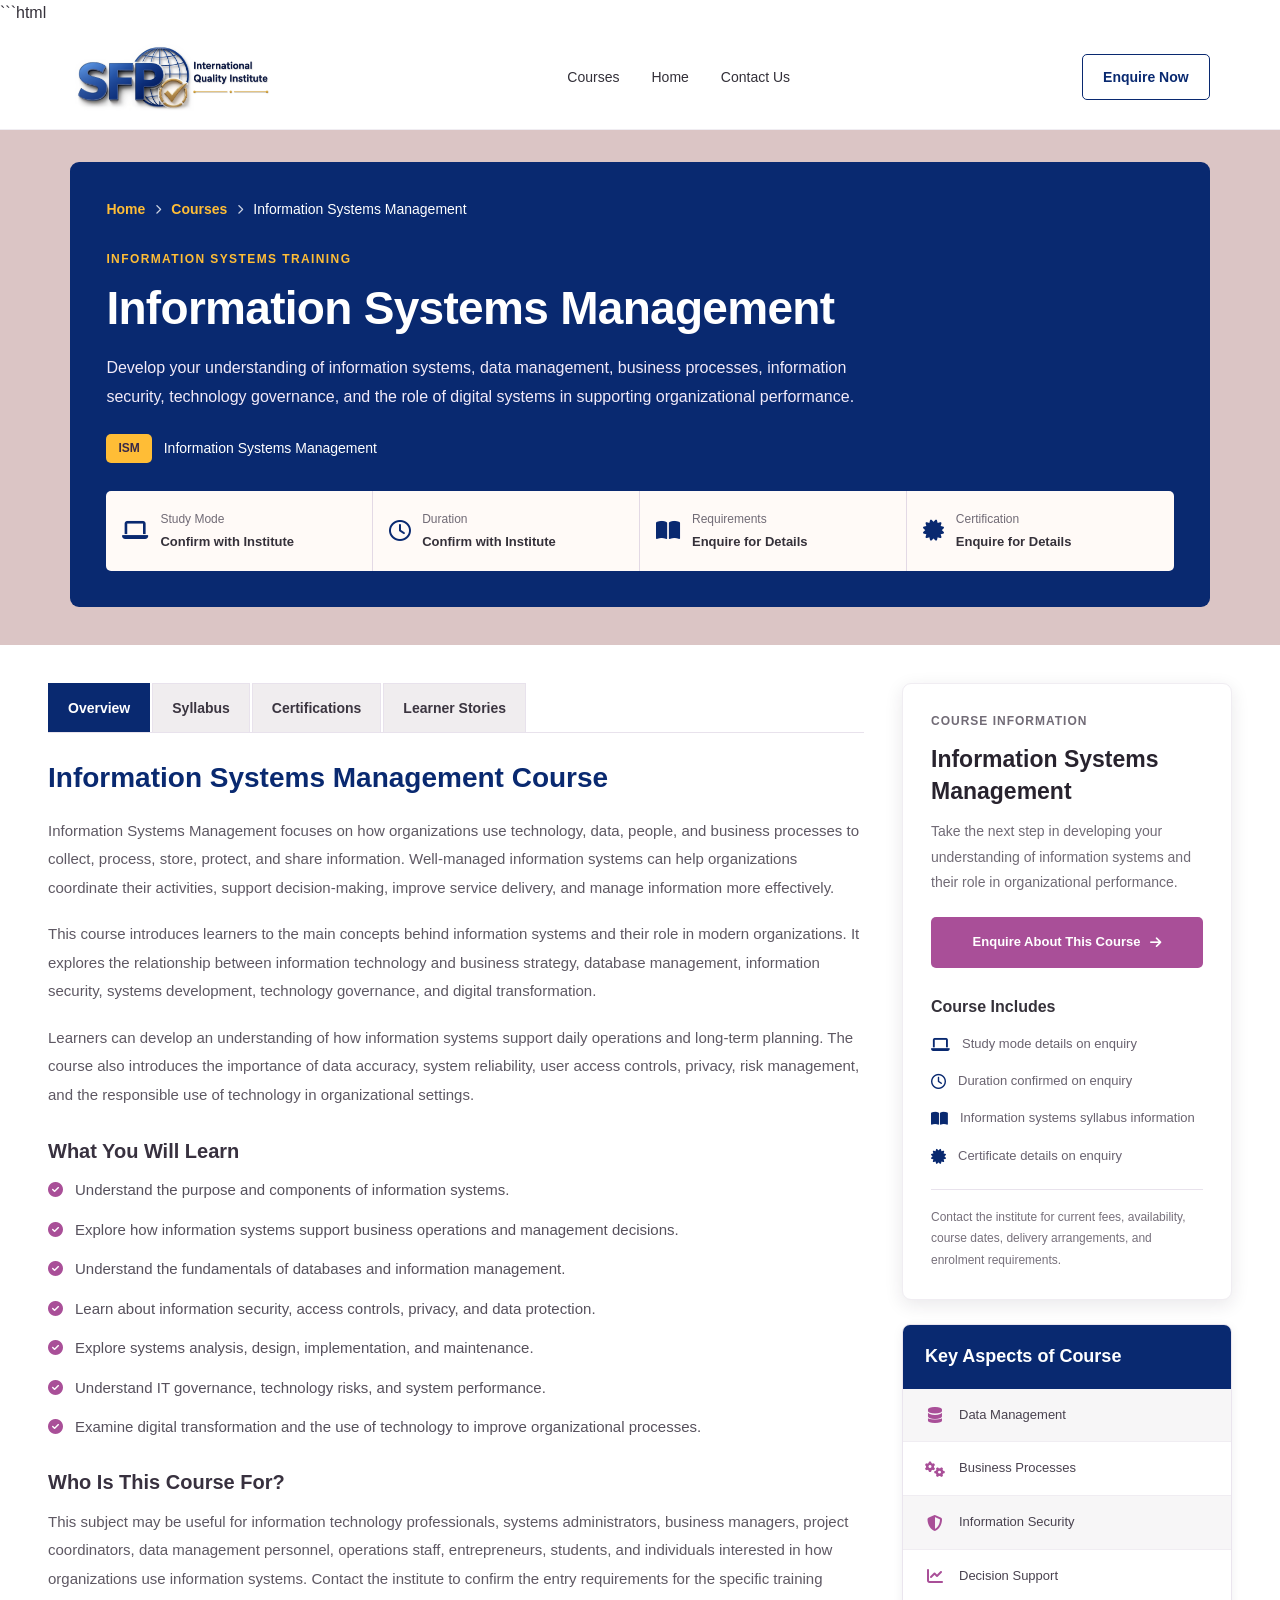
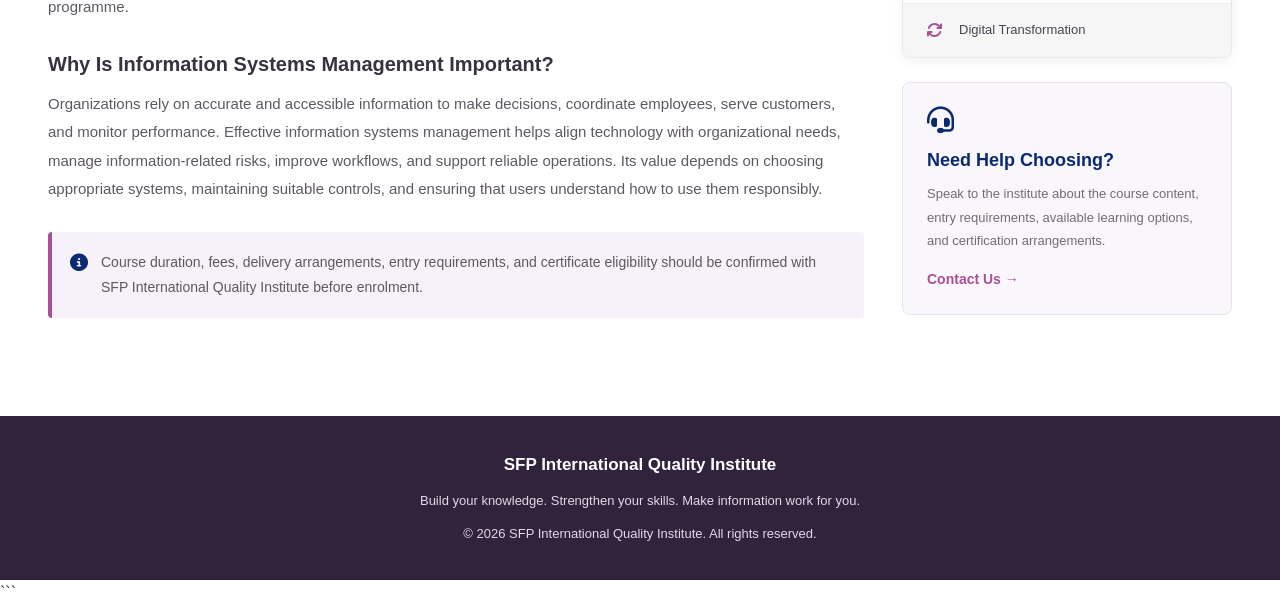
==== ism.html @ ee57bce5 "Save local website changes before sync" ====
```html
<!DOCTYPE html>
<html lang="en">
<head>
    <meta charset="UTF-8">
    <meta name="viewport" content="width=device-width, initial-scale=1.0">

    <title>Information Systems Management | SFP International Quality Institute</title>

    <meta name="description"
          content="Explore Information Systems Management training, including information systems, data management, business processes, information security, digital transformation, and IT governance.">

    <meta name="keywords"
          content="Information Systems Management, information technology, data management, IT governance, information security, digital transformation, SFP International Quality Institute">

    <link rel="stylesheet" href="course.css">

    <link rel="stylesheet"
          href="https://cdnjs.cloudflare.com/ajax/libs/font-awesome/6.5.0/css/all.min.css">
</head>

<body>

    <!-- HEADER -->
    <header class="course-site-header">
        <a href="../index.html" class="site-logo">
            <img src="../images/logo_long_rect.png"
                 alt="SFP International Quality Institute">
        </a>

        <nav class="course-navigation" aria-label="Main navigation">
            <a href="../index.html#featured-courses">Courses</a>
            <a href="../index.html">Home</a>
            <a href="../contact.html">Contact Us</a>
        </nav>

        <a href="../contact.html" class="header-contact-btn">
            Enquire Now
        </a>

        <button class="mobile-menu-toggle"
                id="mobileMenuToggle"
                type="button"
                aria-label="Open navigation"
                aria-expanded="false">
            <i class="fa-solid fa-bars"></i>
        </button>
    </header>


    <!-- COURSE HERO -->
    <section class="course-hero">
        <div class="course-hero-container">

            <div class="course-breadcrumbs">
                <a href="../index.html">Home</a>
                <i class="fa-solid fa-chevron-right"></i>
                <a href="../index.html#featured-courses">Courses</a>
                <i class="fa-solid fa-chevron-right"></i>
                <span>Information Systems Management</span>
            </div>

            <span class="hero-course-category">
                INFORMATION SYSTEMS TRAINING
            </span>

            <h1>Information Systems Management</h1>

            <p class="hero-course-description">
                Develop your understanding of information systems, data
                management, business processes, information security,
                technology governance, and the role of digital systems
                in supporting organizational performance.
            </p>

            <div class="course-rating">
                <span class="rating-label">ISM</span>
                <span>Information Systems Management</span>
            </div>

            <div class="hero-course-facts">

                <div class="hero-fact">
                    <i class="fa-solid fa-laptop"></i>
                    <div>
                        <span>Study Mode</span>
                        <strong>Confirm with Institute</strong>
                    </div>
                </div>

                <div class="hero-fact">
                    <i class="fa-regular fa-clock"></i>
                    <div>
                        <span>Duration</span>
                        <strong>Confirm with Institute</strong>
                    </div>
                </div>

                <div class="hero-fact">
                    <i class="fa-solid fa-book-open"></i>
                    <div>
                        <span>Requirements</span>
                        <strong>Enquire for Details</strong>
                    </div>
                </div>

                <div class="hero-fact">
                    <i class="fa-solid fa-certificate"></i>
                    <div>
                        <span>Certification</span>
                        <strong>Enquire for Details</strong>
                    </div>
                </div>

            </div>
        </div>
    </section>


    <!-- MAIN COURSE CONTENT -->
    <main class="course-page-container">

        <div class="course-main-column">

            <!-- COURSE TABS -->
            <nav class="course-tabs"
                 aria-label="Course information tabs"
                 role="tablist">

                <button class="course-tab active"
                        type="button"
                        id="tab-overview"
                        data-tab="overview"
                        aria-controls="overview"
                        aria-selected="true"
                        role="tab">
                    Overview
                </button>

                <button class="course-tab"
                        type="button"
                        id="tab-syllabus"
                        data-tab="syllabus"
                        aria-controls="syllabus"
                        aria-selected="false"
                        role="tab"
                        tabindex="-1">
                    Syllabus
                </button>

                <button class="course-tab"
                        type="button"
                        id="tab-certifications"
                        data-tab="certifications"
                        aria-controls="certifications"
                        aria-selected="false"
                        role="tab"
                        tabindex="-1">
                    Certifications
                </button>

                <button class="course-tab"
                        type="button"
                        id="tab-learner-stories"
                        data-tab="learner-stories"
                        aria-controls="learner-stories"
                        aria-selected="false"
                        role="tab"
                        tabindex="-1">
                    Learner Stories
                </button>

            </nav>


            <!-- OVERVIEW TAB -->
            <section class="course-tab-panel active"
                     id="overview"
                     role="tabpanel"
                     aria-labelledby="tab-overview">

                <h2>Information Systems Management Course</h2>

                <p>
                    Information Systems Management focuses on how
                    organizations use technology, data, people, and
                    business processes to collect, process, store, protect,
                    and share information. Well-managed information systems
                    can help organizations coordinate their activities,
                    support decision-making, improve service delivery,
                    and manage information more effectively.
                </p>

                <p>
                    This course introduces learners to the main concepts
                    behind information systems and their role in modern
                    organizations. It explores the relationship between
                    information technology and business strategy, database
                    management, information security, systems development,
                    technology governance, and digital transformation.
                </p>

                <p>
                    Learners can develop an understanding of how information
                    systems support daily operations and long-term planning.
                    The course also introduces the importance of data
                    accuracy, system reliability, user access controls,
                    privacy, risk management, and the responsible use of
                    technology in organizational settings.
                </p>

                <h3>What You Will Learn</h3>

                <ul class="learning-list">
                    <li>
                        <i class="fa-solid fa-circle-check"></i>
                        Understand the purpose and components of information
                        systems.
                    </li>
                    <li>
                        <i class="fa-solid fa-circle-check"></i>
                        Explore how information systems support business
                        operations and management decisions.
                    </li>
                    <li>
                        <i class="fa-solid fa-circle-check"></i>
                        Understand the fundamentals of databases and
                        information management.
                    </li>
                    <li>
                        <i class="fa-solid fa-circle-check"></i>
                        Learn about information security, access controls,
                        privacy, and data protection.
                    </li>
                    <li>
                        <i class="fa-solid fa-circle-check"></i>
                        Explore systems analysis, design, implementation,
                        and maintenance.
                    </li>
                    <li>
                        <i class="fa-solid fa-circle-check"></i>
                        Understand IT governance, technology risks, and
                        system performance.
                    </li>
                    <li>
                        <i class="fa-solid fa-circle-check"></i>
                        Examine digital transformation and the use of
                        technology to improve organizational processes.
                    </li>
                </ul>

                <h3>Who Is This Course For?</h3>

                <p>
                    This subject may be useful for information technology
                    professionals, systems administrators, business
                    managers, project coordinators, data management
                    personnel, operations staff, entrepreneurs, students,
                    and individuals interested in how organizations use
                    information systems. Contact the institute to confirm
                    the entry requirements for the specific training
                    programme.
                </p>

                <h3>Why Is Information Systems Management Important?</h3>

                <p>
                    Organizations rely on accurate and accessible
                    information to make decisions, coordinate employees,
                    serve customers, and monitor performance. Effective
                    information systems management helps align technology
                    with organizational needs, manage information-related
                    risks, improve workflows, and support reliable
                    operations. Its value depends on choosing appropriate
                    systems, maintaining suitable controls, and ensuring
                    that users understand how to use them responsibly.
                </p>

                <div class="course-info-notice">
                    <i class="fa-solid fa-circle-info"></i>
                    <p>
                        Course duration, fees, delivery arrangements,
                        entry requirements, and certificate eligibility
                        should be confirmed with SFP International Quality
                        Institute before enrolment.
                    </p>
                </div>

            </section>


            <!-- SYLLABUS TAB -->
            <section class="course-tab-panel"
                     id="syllabus"
                     role="tabpanel"
                     aria-labelledby="tab-syllabus"
                     hidden>

                <h2>Information Systems Management Course Syllabus</h2>

                <p>
                    The following is a proposed learning outline covering
                    common Information Systems Management topics. Confirm
                    the official syllabus, course level, and assessment
                    arrangements with the institute before publishing this
                    outline as the final curriculum.
                </p>

                <div class="syllabus-list">

                    <details class="syllabus-item" open>
                        <summary>
                            <span>
                                <i class="fa-solid fa-book"></i>
                                Module 1: Introduction to Information Systems
                            </span>
                            <i class="fa-solid fa-chevron-down"></i>
                        </summary>

                        <div class="syllabus-content">
                            <ul>
                                <li>Meaning and purpose of information systems</li>
                                <li>Components: people, processes, data, and technology</li>
                                <li>Types of information systems used by organizations</li>
                                <li>Information systems in business operations</li>
                            </ul>
                        </div>
                    </details>

                    <details class="syllabus-item">
                        <summary>
                            <span>
                                <i class="fa-solid fa-book"></i>
                                Module 2: Business Processes and Decision-Making
                            </span>
                            <i class="fa-solid fa-chevron-down"></i>
                        </summary>

                        <div class="syllabus-content">
                            <ul>
                                <li>Business processes and information flows</li>
                                <li>Transaction processing and management reporting</li>
                                <li>Decision-support systems and business intelligence</li>
                                <li>Using information systems to improve efficiency</li>
                            </ul>
                        </div>
                    </details>

                    <details class="syllabus-item">
                        <summary>
                            <span>
                                <i class="fa-solid fa-book"></i>
                                Module 3: Data and Database Management
                            </span>
                            <i class="fa-solid fa-chevron-down"></i>
                        </summary>

                        <div class="syllabus-content">
                            <ul>
                                <li>Data, information, and knowledge</li>
                                <li>Introduction to databases and database management systems</li>
                                <li>Data quality, accuracy, and integrity</li>
                                <li>Data storage, access, backup, and recovery</li>
                            </ul>
                        </div>
                    </details>

                    <details class="syllabus-item">
                        <summary>
                            <span>
                                <i class="fa-solid fa-book"></i>
                                Module 4: Information Security and Privacy
                            </span>
                            <i class="fa-solid fa-chevron-down"></i>
                        </summary>

                        <div class="syllabus-content">
                            <ul>
                                <li>Fundamentals of information security</li>
                                <li>Confidentiality, integrity, and availability</li>
                                <li>User authentication and access control</li>
                                <li>Data privacy and responsible information handling</li>
                                <li>Security awareness and incident reporting</li>
                            </ul>
                        </div>
                    </details>

                    <details class="syllabus-item">
                        <summary>
                            <span>
                                <i class="fa-solid fa-book"></i>
                                Module 5: Systems Analysis and Development
                            </span>
                            <i class="fa-solid fa-chevron-down"></i>
                        </summary>

                        <div class="syllabus-content">
                            <ul>
                                <li>Identifying business and user requirements</li>
                                <li>Systems analysis and solution design</li>
                                <li>Introduction to systems development life cycles</li>
                                <li>Testing, implementation, and user training</li>
                                <li>System maintenance and change management</li>
                            </ul>
                        </div>
                    </details>

                    <details class="syllabus-item">
                        <summary>
                            <span>
                                <i class="fa-solid fa-book"></i>
                                Module 6: IT Infrastructure and Cloud Services
                            </span>
                            <i class="fa-solid fa-chevron-down"></i>
                        </summary>

                        <div class="syllabus-content">
                            <ul>
                                <li>Computer hardware, software, and networks</li>
                                <li>Servers, storage, and connectivity</li>
                                <li>Introduction to cloud computing and hosted services</li>
                                <li>Availability, reliability, and technical support</li>
                                <li>System continuity, backup, and recovery planning</li>
                            </ul>
                        </div>
                    </details>

                    <details class="syllabus-item">
                        <summary>
                            <span>
                                <i class="fa-solid fa-book"></i>
                                Module 7: IT Governance and Risk Management
                            </span>
                            <i class="fa-solid fa-chevron-down"></i>
                        </summary>

                        <div class="syllabus-content">
                            <ul>
                                <li>Aligning information technology with organizational objectives</li>
                                <li>IT policies, responsibilities, and accountability</li>
                                <li>Identifying and managing technology-related risks</li>
                                <li>Monitoring system performance and service delivery</li>
                                <li>Introduction to IT controls and compliance</li>
                            </ul>
                        </div>
                    </details>

                    <details class="syllabus-item">
                        <summary>
                            <span>
                                <i class="fa-solid fa-book"></i>
                                Module 8: Digital Transformation and Improvement
                            </span>
                            <i class="fa-solid fa-chevron-down"></i>
                        </summary>

                        <div class="syllabus-content">
                            <ul>
                                <li>Digital transformation in organizations</li>
                                <li>Business process automation</li>
                                <li>Introduction to emerging technologies and artificial intelligence</li>
                                <li>Evaluating technology investments and benefits</li>
                                <li>Continual improvement of information systems</li>
                            </ul>
                        </div>
                    </details>

                </div>
            </section>


            <!-- CERTIFICATIONS TAB -->
            <section class="course-tab-panel"
                     id="certifications"
                     role="tabpanel"
                     aria-labelledby="tab-certifications"
                     hidden>

                <h2>Information Systems Certification Information</h2>

                <p>
                    Certification arrangements depend on the specific
                    training programme offered by the institute. Information
                    systems is a broad field, and different programmes may
                    focus on IT management, systems administration,
                    information security, data management, or other
                    specialized areas.
                </p>

                <div class="certification-card">
                    <div class="certification-icon">
                        <i class="fa-solid fa-award"></i>
                    </div>

                    <div>
                        <h3>Course Completion Certificate</h3>
                        <p>
                            Contact the institute to confirm whether a
                            certificate is offered, the completion criteria,
                            assessment requirements, and the organization
                            responsible for issuing it.
                        </p>
                    </div>
                </div>

                <div class="certification-card">
                    <div class="certification-icon">
                        <i class="fa-solid fa-shield-halved"></i>
                    </div>

                    <div>
                        <h3>Information Security and IT Management</h3>
                        <p>
                            Some information systems programmes introduce
                            information security, IT governance, and
                            technology risk management. Ask the institute
                            whether the course includes these areas and
                            whether it prepares learners for any specific
                            external certification or assessment.
                        </p>
                    </div>
                </div>

                <div class="course-info-notice">
                    <i class="fa-solid fa-circle-info"></i>
                    <p>
                        Do not assume that completing a general Information
                        Systems Management course awards a separate
                        professional IT certification. Confirm the exact
                        qualification, awarding body, and recognition
                        arrangements with the institute.
                    </p>
                </div>

                <a href="../contact.html" class="primary-course-button">
                    Ask About Certification
                    <i class="fa-solid fa-arrow-right"></i>
                </a>

            </section>


            <!-- LEARNER STORIES TAB -->
            <section class="course-tab-panel"
                     id="learner-stories"
                     role="tabpanel"
                     aria-labelledby="tab-learner-stories"
                     hidden>

                <h2>Learner Stories</h2>

                <p>
                    Information systems knowledge can help learners better
                    understand how technology supports everyday work,
                    information management, and organizational decision-making.
                    Contact the institute for information about learner
                    feedback and course experiences.
                </p>

                <div class="learner-story-placeholder">
                    <i class="fa-solid fa-comments"></i>

                    <h3>Hear From Our Learners</h3>

                    <p>
                        Verified learner reviews and testimonials can be
                        added here as they become available.
                    </p>

                    <a href="../contact.html" class="secondary-course-button">
                        Contact the Institute
                    </a>
                </div>

            </section>

        </div>


        <!-- RIGHT SIDEBAR -->
        <aside class="course-sidebar">

            <!-- ENROLMENT CARD -->
            <div class="enrolment-card">

                <span class="sidebar-eyebrow">COURSE INFORMATION</span>

                <h2>Information Systems Management</h2>

                <p class="sidebar-intro">
                    Take the next step in developing your understanding
                    of information systems and their role in organizational
                    performance.
                </p>

                <a href="../contact.html" class="enrolment-button">
                    Enquire About This Course
                    <i class="fa-solid fa-arrow-right"></i>
                </a>

                <h3>Course Includes</h3>

                <ul class="course-includes">
                    <li>
                        <i class="fa-solid fa-laptop"></i>
                        Study mode details on enquiry
                    </li>
                    <li>
                        <i class="fa-regular fa-clock"></i>
                        Duration confirmed on enquiry
                    </li>
                    <li>
                        <i class="fa-solid fa-book-open"></i>
                        Information systems syllabus information
                    </li>
                    <li>
                        <i class="fa-solid fa-certificate"></i>
                        Certificate details on enquiry
                    </li>
                </ul>

                <p class="sidebar-note">
                    Contact the institute for current fees, availability,
                    course dates, delivery arrangements, and enrolment
                    requirements.
                </p>

            </div>


            <!-- KEY ASPECTS CARD -->
            <div class="key-aspects-card">

                <h2>Key Aspects of Course</h2>

                <div class="key-aspect">
                    <i class="fa-solid fa-database"></i>
                    <span>Data Management</span>
                </div>

                <div class="key-aspect">
                    <i class="fa-solid fa-gears"></i>
                    <span>Business Processes</span>
                </div>

                <div class="key-aspect">
                    <i class="fa-solid fa-shield-halved"></i>
                    <span>Information Security</span>
                </div>

                <div class="key-aspect">
                    <i class="fa-solid fa-chart-line"></i>
                    <span>Decision Support</span>
                </div>

                <div class="key-aspect">
                    <i class="fa-solid fa-arrows-rotate"></i>
                    <span>Digital Transformation</span>
                </div>

            </div>


            <!-- HELP CARD -->
            <div class="course-help-card">
                <i class="fa-solid fa-headset"></i>

                <h3>Need Help Choosing?</h3>

                <p>
                    Speak to the institute about the course content,
                    entry requirements, available learning options,
                    and certification arrangements.
                </p>

                <a href="../contact.html">Contact Us →</a>
            </div>

        </aside>

    </main>


    <!-- FOOTER -->
    <footer class="course-page-footer">
        <div class="footer-inner">

            <a href="../index.html">
                SFP International Quality Institute
            </a>

            <p>
                Build your knowledge. Strengthen your skills.
                Make information work for you.
            </p>

            <p>
                &copy; <span id="courseFooterYear"></span>
                SFP International Quality Institute. All rights reserved.
            </p>

        </div>
    </footer>


    <script src="main.js"></script>

</body>
</html>
```
---- course.css ----
/* =========================================
   QUALITY SYSTEMS MANAGEMENT COURSE PAGE
   SFP International Quality Institute
========================================= */

:root {
    --course-purple: #092970;
    --course-purple-dark: #49345f;
    --course-purple-light: #dbc5c5;
    --course-pink: #a94f98;
    --course-yellow: #ffbd36;
    --course-text: #35313a;
    --course-muted: #716b76;
    --course-border: #e8e2ec;
    --course-white: #ffffff;
    --course-background: #faf9fb;
}

/* GENERAL */

* {
    box-sizing: border-box;
}

html {
    scroll-behavior: smooth;
}

body {
    margin: 0;
    color: var(--course-text);
    background: var(--course-white);
    font-family: Arial, Helvetica, sans-serif;
    line-height: 1.6;
}

a {
    color: inherit;
}

button,
input,
textarea,
select {
    font: inherit;
}

button:focus-visible,
a:focus-visible,
summary:focus-visible {
    outline: 3px solid var(--course-yellow);
    outline-offset: 3px;
}

/* HEADER */

.course-site-header {
    min-height: 86px;
    padding: 14px 5.5%;
    display: flex;
    align-items: center;
    justify-content: space-between;
    gap: 28px;
    background: var(--course-white);
    border-bottom: 1px solid #f0edf2;
    position: relative;
    z-index: 10;
}

.site-logo {
    display: inline-flex;
    align-items: center;
    flex-shrink: 0;
}

.site-logo img {
    display: block;
    width: 205px;
    max-width: 100%;
    height: auto;
    object-fit: contain;
}

.course-navigation {
    display: flex;
    align-items: center;
    justify-content: center;
    gap: 32px;
}

.course-navigation a {
    color: #333039;
    text-decoration: none;
    font-size: 14px;
    font-weight: 500;
    transition: color 0.2s ease;
}

.course-navigation a:hover {
    color: var(--course-pink);
}

.header-contact-btn {
    display: inline-flex;
    justify-content: center;
    align-items: center;
    padding: 11px 20px;
    border: 1px solid var(--course-purple);
    color: var(--course-purple);
    border-radius: 5px;
    text-decoration: none;
    font-size: 14px;
    font-weight: 700;
    white-space: nowrap;
    transition: 0.25s ease;
}

.header-contact-btn:hover {
    background: var(--course-purple);
    color: var(--course-white);
}

.mobile-menu-toggle {
    display: none;
    border: 0;
    background: transparent;
    color: var(--course-purple);
    font-size: 24px;
    cursor: pointer;
}

/* COURSE HERO */

.course-hero {
    background: var(--course-purple-light);
    padding: 32px 5.5% 38px;
}

.course-hero-container {
    max-width: 1240px;
    margin: 0 auto;
    padding: 36px;
    border-radius: 9px;
    background: var(--course-purple);
    color: var(--course-white);
}

.course-breadcrumbs {
    display: flex;
    flex-wrap: wrap;
    align-items: center;
    gap: 10px;
    margin-bottom: 30px;
    font-size: 14px;
}

.course-breadcrumbs a {
    color: var(--course-yellow);
    text-decoration: none;
    font-weight: 600;
}

.course-breadcrumbs a:hover {
    text-decoration: underline;
}

.course-breadcrumbs i {
    font-size: 10px;
    opacity: 0.8;
}

.course-breadcrumbs span {
    color: #ffffff;
}

.hero-course-category {
    display: inline-block;
    margin-bottom: 12px;
    color: var(--course-yellow);
    font-size: 12px;
    font-weight: 800;
    letter-spacing: 1.4px;
}

.course-hero h1 {
    max-width: 850px;
    margin: 0 0 18px;
    font-size: clamp(30px, 4vw, 46px);
    font-weight: 750;
    line-height: 1.2;
    letter-spacing: -0.7px;
}

.hero-course-description {
    max-width: 800px;
    margin: 0 0 22px;
    color: #f2eaf8;
    font-size: 16px;
    line-height: 1.8;
}

.course-rating {
    display: flex;
    align-items: center;
    flex-wrap: wrap;
    gap: 12px;
    margin-bottom: 28px;
    font-size: 14px;
}

.rating-label {
    display: inline-flex;
    align-items: center;
    justify-content: center;
    padding: 5px 12px;
    border-radius: 5px;
    background: var(--course-yellow);
    color: #392947;
    font-size: 12px;
    font-weight: 800;
}

.hero-course-facts {
    display: grid;
    grid-template-columns: repeat(4, minmax(0, 1fr));
    background: #fffaf7;
    border-radius: 5px;
    overflow: hidden;
}

.hero-fact {
    display: flex;
    align-items: center;
    gap: 12px;
    padding: 19px 16px;
    color: var(--course-text);
    border-right: 1px solid #e3d9e5;
}

.hero-fact:last-child {
    border-right: none;
}

.hero-fact > i {
    color: var(--course-purple);
    font-size: 21px;
    flex-shrink: 0;
}

.hero-fact div {
    min-width: 0;
}

.hero-fact span {
    display: block;
    color: var(--course-muted);
    font-size: 12px;
}

.hero-fact strong {
    display: block;
    margin-top: 3px;
    font-size: 13px;
    line-height: 1.5;
}

/* MAIN PAGE LAYOUT */

.course-page-container {
    max-width: 1240px;
    margin: 0 auto;
    padding: 38px 28px 70px;
    display: grid;
    grid-template-columns: minmax(0, 1fr) 330px;
    align-items: start;
    gap: 38px;
}

.course-main-column {
    min-width: 0;
}

/* TABS */

.course-tabs {
    display: flex;
    flex-wrap: wrap;
    gap: 2px;
    margin-bottom: 26px;
    border-bottom: 1px solid var(--course-border);
}

.course-tab {
    position: relative;
    padding: 13px 19px;
    border: 1px solid var(--course-border);
    border-bottom: none;
    background: #f0edef;
    color: #3b3540;
    font-size: 14px;
    font-weight: 700;
    cursor: pointer;
    transition: 0.2s ease;
}

.course-tab:hover {
    background: #e8dff0;
    color: var(--course-purple);
}

.course-tab.active {
    background: var(--course-purple);
    border-color: var(--course-purple);
    color: var(--course-white);
}

.course-tab-panel {
    min-width: 0;
    animation: panelFade 0.25s ease;
}

.course-tab-panel[hidden] {
    display: none !important;
}

@keyframes panelFade {
    from {
        opacity: 0;
        transform: translateY(4px);
    }

    to {
        opacity: 1;
        transform: translateY(0);
    }
}

/* COURSE CONTENT */

.course-tab-panel h2 {
    margin: 0 0 20px;
    color: var(--course-purple);
    font-size: 28px;
    line-height: 1.35;
}

.course-tab-panel h3 {
    margin: 28px 0 12px;
    color: #38313f;
    font-size: 20px;
    line-height: 1.4;
}

.course-tab-panel p {
    margin: 0 0 18px;
    color: #5e5863;
    font-size: 15px;
    line-height: 1.9;
}

.learning-list {
    list-style: none;
    margin: 0;
    padding: 0;
}

.learning-list li {
    display: flex;
    align-items: flex-start;
    gap: 12px;
    margin-bottom: 14px;
    color: #56505c;
    font-size: 15px;
    line-height: 1.7;
}

.learning-list i {
    margin-top: 5px;
    color: var(--course-pink);
    flex-shrink: 0;
}

.course-info-notice {
    display: flex;
    align-items: flex-start;
    gap: 13px;
    margin: 28px 0;
    padding: 18px;
    border-left: 4px solid var(--course-pink);
    background: #f7f1fa;
    border-radius: 4px;
}

.course-info-notice > i {
    margin-top: 4px;
    color: var(--course-purple);
    font-size: 18px;
}

.course-info-notice p {
    margin: 0;
    font-size: 14px;
    line-height: 1.8;
}

/* SYLLABUS */

.syllabus-list {
    display: grid;
    gap: 12px;
    margin-top: 24px;
}

.syllabus-item {
    overflow: hidden;
    border: 1px solid var(--course-border);
    border-radius: 7px;
    background: var(--course-white);
}

.syllabus-item summary {
    display: flex;
    align-items: center;
    justify-content: space-between;
    gap: 16px;
    padding: 17px 18px;
    background: #faf8fc;
    color: var(--course-purple);
    font-size: 14px;
    font-weight: 700;
    cursor: pointer;
    list-style: none;
}

.syllabus-item summary::-webkit-details-marker {
    display: none;
}

.syllabus-item summary > span {
    display: flex;
    align-items: center;
    gap: 12px;
}

.syllabus-item summary > i {
    font-size: 12px;
    transition: transform 0.2s ease;
}

.syllabus-item[open] summary > i {
    transform: rotate(180deg);
}

.syllabus-content {
    padding: 8px 20px 16px;
}

.syllabus-content ul {
    padding-left: 20px;
    margin: 8px 0;
}

.syllabus-content li {
    margin: 9px 0;
    color: #625b68;
    font-size: 14px;
    line-height: 1.7;
}

/* CERTIFICATION */

.certification-card {
    display: flex;
    align-items: flex-start;
    gap: 20px;
    margin: 25px 0;
    padding: 24px;
    border: 1px solid var(--course-border);
    border-radius: 8px;
    background: #fff;
}

.certification-icon {
    display: flex;
    align-items: center;
    justify-content: center;
    width: 58px;
    height: 58px;
    flex-shrink: 0;
    border-radius: 50%;
    background: var(--course-purple-light);
    color: var(--course-purple);
    font-size: 25px;
}

.certification-card h3 {
    margin: 0 0 10px;
}

.certification-card p {
    margin-bottom: 0;
    font-size: 14px;
}

.primary-course-button,
.secondary-course-button {
    display: inline-flex;
    align-items: center;
    justify-content: center;
    gap: 10px;
    padding: 13px 20px;
    border-radius: 5px;
    text-decoration: none;
    font-size: 14px;
    font-weight: 700;
    transition: 0.2s ease;
}

.primary-course-button {
    background: var(--course-pink);
    color: white;
}

.primary-course-button:hover {
    background: var(--course-purple);
}

.secondary-course-button {
    background: var(--course-purple);
    color: white;
}

.secondary-course-button:hover {
    background: var(--course-pink);
}

/* LEARNER STORIES */

.learner-story-placeholder {
    margin-top: 25px;
    padding: 35px 25px;
    text-align: center;
    background: #faf7fc;
    border: 1px solid var(--course-border);
    border-radius: 9px;
}

.learner-story-placeholder > i {
    color: var(--course-purple);
    font-size: 38px;
}

.learner-story-placeholder h3 {
    margin-top: 15px;
}

.learner-story-placeholder p {
    max-width: 460px;
    margin: 0 auto 22px;
}

/* SIDEBAR */

.course-sidebar {
    display: grid;
    gap: 24px;
    min-width: 0;
}

.enrolment-card {
    padding: 28px;
    border: 1px solid #f0edf2;
    border-radius: 9px;
    background: var(--course-white);
    box-shadow: 0 5px 18px rgba(42, 31, 49, 0.10);
}

.sidebar-eyebrow {
    color: var(--course-muted);
    font-size: 12px;
    font-weight: 700;
    letter-spacing: 1px;
}

.enrolment-card h2 {
    margin: 12px 0;
    color: #28232e;
    font-size: 23px;
    line-height: 1.4;
}

.sidebar-intro {
    margin: 0 0 22px;
    color: var(--course-muted);
    font-size: 14px;
    line-height: 1.8;
}

.enrolment-button {
    display: flex;
    align-items: center;
    justify-content: center;
    gap: 10px;
    width: 100%;
    padding: 15px 13px;
    border-radius: 5px;
    background: var(--course-pink);
    color: var(--course-white);
    text-align: center;
    text-decoration: none;
    font-size: 13px;
    font-weight: 700;
    transition: background 0.2s ease;
}

.enrolment-button:hover {
    background: var(--course-purple);
}

.enrolment-card h3 {
    margin: 26px 0 14px;
    font-size: 16px;
}

.course-includes {
    display: grid;
    gap: 15px;
    list-style: none;
    margin: 0;
    padding: 0;
}

.course-includes li {
    display: flex;
    align-items: flex-start;
    gap: 12px;
    color: #69626f;
    font-size: 13px;
    line-height: 1.7;
}

.course-includes i {
    margin-top: 4px;
    color: var(--course-purple);
    font-size: 15px;
    flex-shrink: 0;
}

.sidebar-note {
    margin: 22px 0 0;
    padding-top: 17px;
    border-top: 1px solid var(--course-border);
    color: #77707b;
    font-size: 12px;
    line-height: 1.8;
}

/* KEY ASPECTS */

.key-aspects-card {
    overflow: hidden;
    border: 1px solid #eae5ee;
    border-radius: 8px;
    background: white;
    box-shadow: 0 3px 12px rgba(42, 31, 49, 0.06);
}

.key-aspects-card h2 {
    margin: 0;
    padding: 19px 22px;
    background: var(--course-purple);
    color: white;
    font-size: 18px;
    line-height: 1.4;
}

.key-aspect {
    display: flex;
    align-items: center;
    gap: 15px;
    padding: 16px 22px;
    border-bottom: 1px solid #f0edf2;
    color: #49424f;
    font-size: 13px;
}

.key-aspect:last-child {
    border-bottom: none;
}

.key-aspect:nth-child(even) {
    background: #f7f6f7;
}

.key-aspect i {
    width: 19px;
    color: var(--course-pink);
    text-align: center;
    font-size: 16px;
}

/* HELP CARD */

.course-help-card {
    padding: 24px;
    border: 1px solid var(--course-border);
    border-radius: 8px;
    background: #faf7fc;
}

.course-help-card > i {
    color: var(--course-purple);
    font-size: 27px;
}

.course-help-card h3 {
    margin: 12px 0 8px;
    color: var(--course-purple);
    font-size: 18px;
}

.course-help-card p {
    margin: 0 0 15px;
    color: var(--course-muted);
    font-size: 13px;
    line-height: 1.8;
}

.course-help-card a {
    color: var(--course-pink);
    font-size: 14px;
    font-weight: 700;
    text-decoration: none;
}

.course-help-card a:hover {
    text-decoration: underline;
}

/* FOOTER */

.course-page-footer {
    padding: 35px 5%;
    background: #30233b;
    color: white;
    text-align: center;
}

.footer-inner {
    max-width: 900px;
    margin: 0 auto;
}

.footer-inner > a {
    color: white;
    font-size: 17px;
    font-weight: 700;
    text-decoration: none;
}

.footer-inner p {
    margin: 10px 0 0;
    color: #e1d9e8;
    font-size: 13px;
    line-height: 1.8;
}

/* TABLET */

@media (max-width: 1000px) {
    .course-site-header {
        gap: 18px;
    }

    .site-logo img {
        width: 175px;
    }

    .course-navigation {
        gap: 18px;
    }

    .course-page-container {
        grid-template-columns: minmax(0, 1fr) 290px;
        gap: 25px;
        padding-right: 22px;
        padding-left: 22px;
    }

    .hero-course-facts {
        grid-template-columns: repeat(2, minmax(0, 1fr));
    }

    .hero-fact:nth-child(2) {
        border-right: none;
    }

    .hero-fact:nth-child(-n+2) {
        border-bottom: 1px solid #e3d9e5;
    }
}

/* MOBILE */

@media (max-width: 760px) {
    .course-site-header {
        min-height: 72px;
        padding: 12px 5%;
        flex-wrap: wrap;
        gap: 12px;
    }

    .site-logo img {
        width: 165px;
    }

    .header-contact-btn {
        margin-left: auto;
        padding: 9px 12px;
        font-size: 12px;
    }

    .mobile-menu-toggle {
        display: inline-flex;
        align-items: center;
        justify-content: center;
        padding: 6px;
    }

    .course-navigation {
        display: none;
        width: 100%;
        order: 4;
        flex-direction: column;
        align-items: stretch;
        gap: 0;
        padding-top: 8px;
        border-top: 1px solid var(--course-border);
    }

    .course-navigation.open {
        display: flex;
    }

    .course-navigation a {
        padding: 12px 4px;
        border-bottom: 1px solid #f0edf2;
    }

    .course-hero {
        padding: 20px 4%;
    }

    .course-hero-container {
        padding: 24px 20px;
        border-radius: 7px;
    }

    .course-breadcrumbs {
        gap: 7px;
        margin-bottom: 24px;
        font-size: 12px;
    }

    .course-hero h1 {
        font-size: 31px;
    }

    .hero-course-description {
        font-size: 14px;
    }

    .hero-course-facts {
        grid-template-columns: 1fr;
    }

    .hero-fact,
    .hero-fact:nth-child(2) {
        border-right: none;
        border-bottom: 1px solid #e3d9e5;
    }

    .hero-fact:last-child {
        border-bottom: none;
    }

    .hero-fact {
        padding: 14px;
    }

    .course-page-container {
        display: flex;
        flex-direction: column;
        gap: 32px;
        padding: 25px 5% 45px;
    }

    .course-main-column,
    .course-sidebar {
        width: 100%;
    }

    .course-tabs {
        display: grid;
        grid-template-columns: repeat(2, minmax(0, 1fr));
        gap: 4px;
        border-bottom: none;
    }

    .course-tab {
        border: 1px solid var(--course-border);
        border-radius: 4px;
        padding: 12px 7px;
        font-size: 12px;
    }

    .course-tab-panel h2 {
        font-size: 24px;
    }

    .course-tab-panel h3 {
        font-size: 18px;
    }

    .course-tab-panel p {
        font-size: 14px;
    }

    .enrolment-card {
        padding: 23px;
    }

    .key-aspects-card h2 {
        font-size: 17px;
    }
}

/* SMALL PHONES */

@media (max-width: 380px) {
    .site-logo img {
        width: 130px;
    }

    .header-contact-btn {
        padding: 8px 9px;
        font-size: 11px;
    }

    .course-hero h1 {
        font-size: 27px;
    }

    .course-hero-container {
        padding: 20px 15px;
    }

    .course-breadcrumbs {
        font-size: 11px;
    }

    .course-tabs {
        grid-template-columns: 1fr;
    }
}

/* REDUCED MOTION ACCESSIBILITY */

@media (prefers-reduced-motion: reduce) {
    html {
        scroll-behavior: auto;
    }

    *,
    *::before,
    *::after {
        animation-duration: 0.01ms !important;
        transition-duration: 0.01ms !important;
    }
}
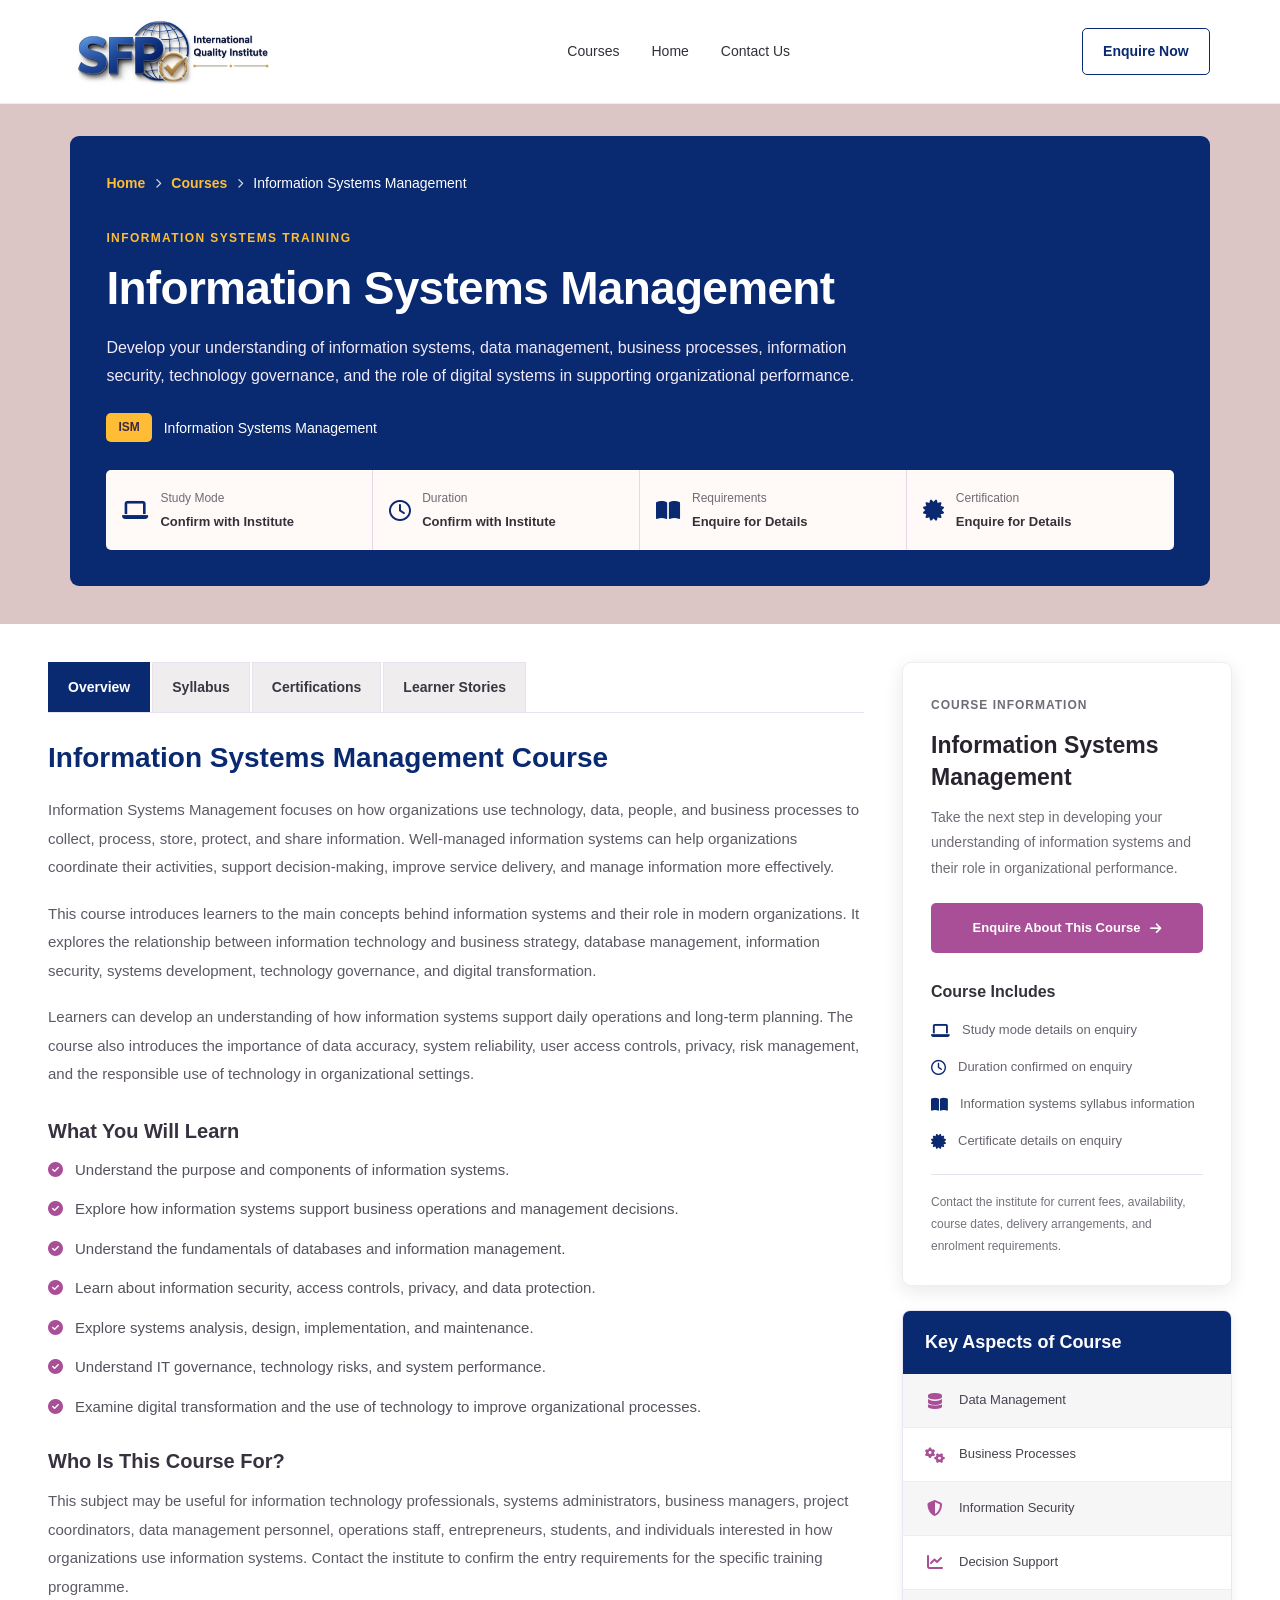
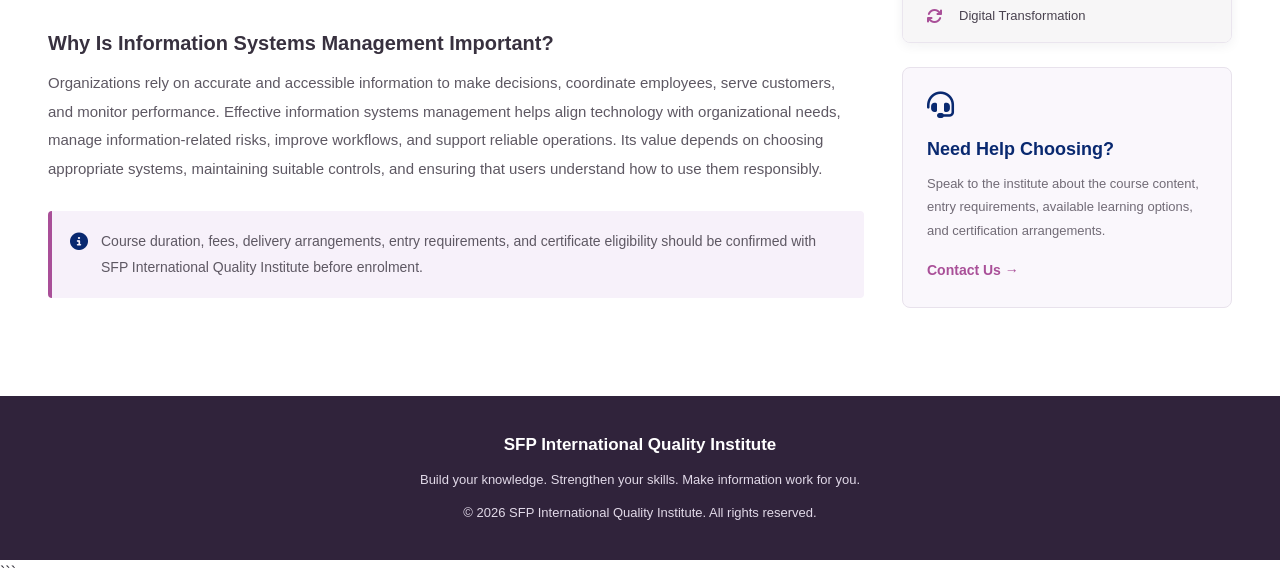
==== commit 5be833bf: "Update course pages and website content" ====
--- a/ism.html
+++ b/ism.html
@@ -1,4 +1,4 @@
-```html
+
 <!DOCTYPE html>
 <html lang="en">
 <head>
